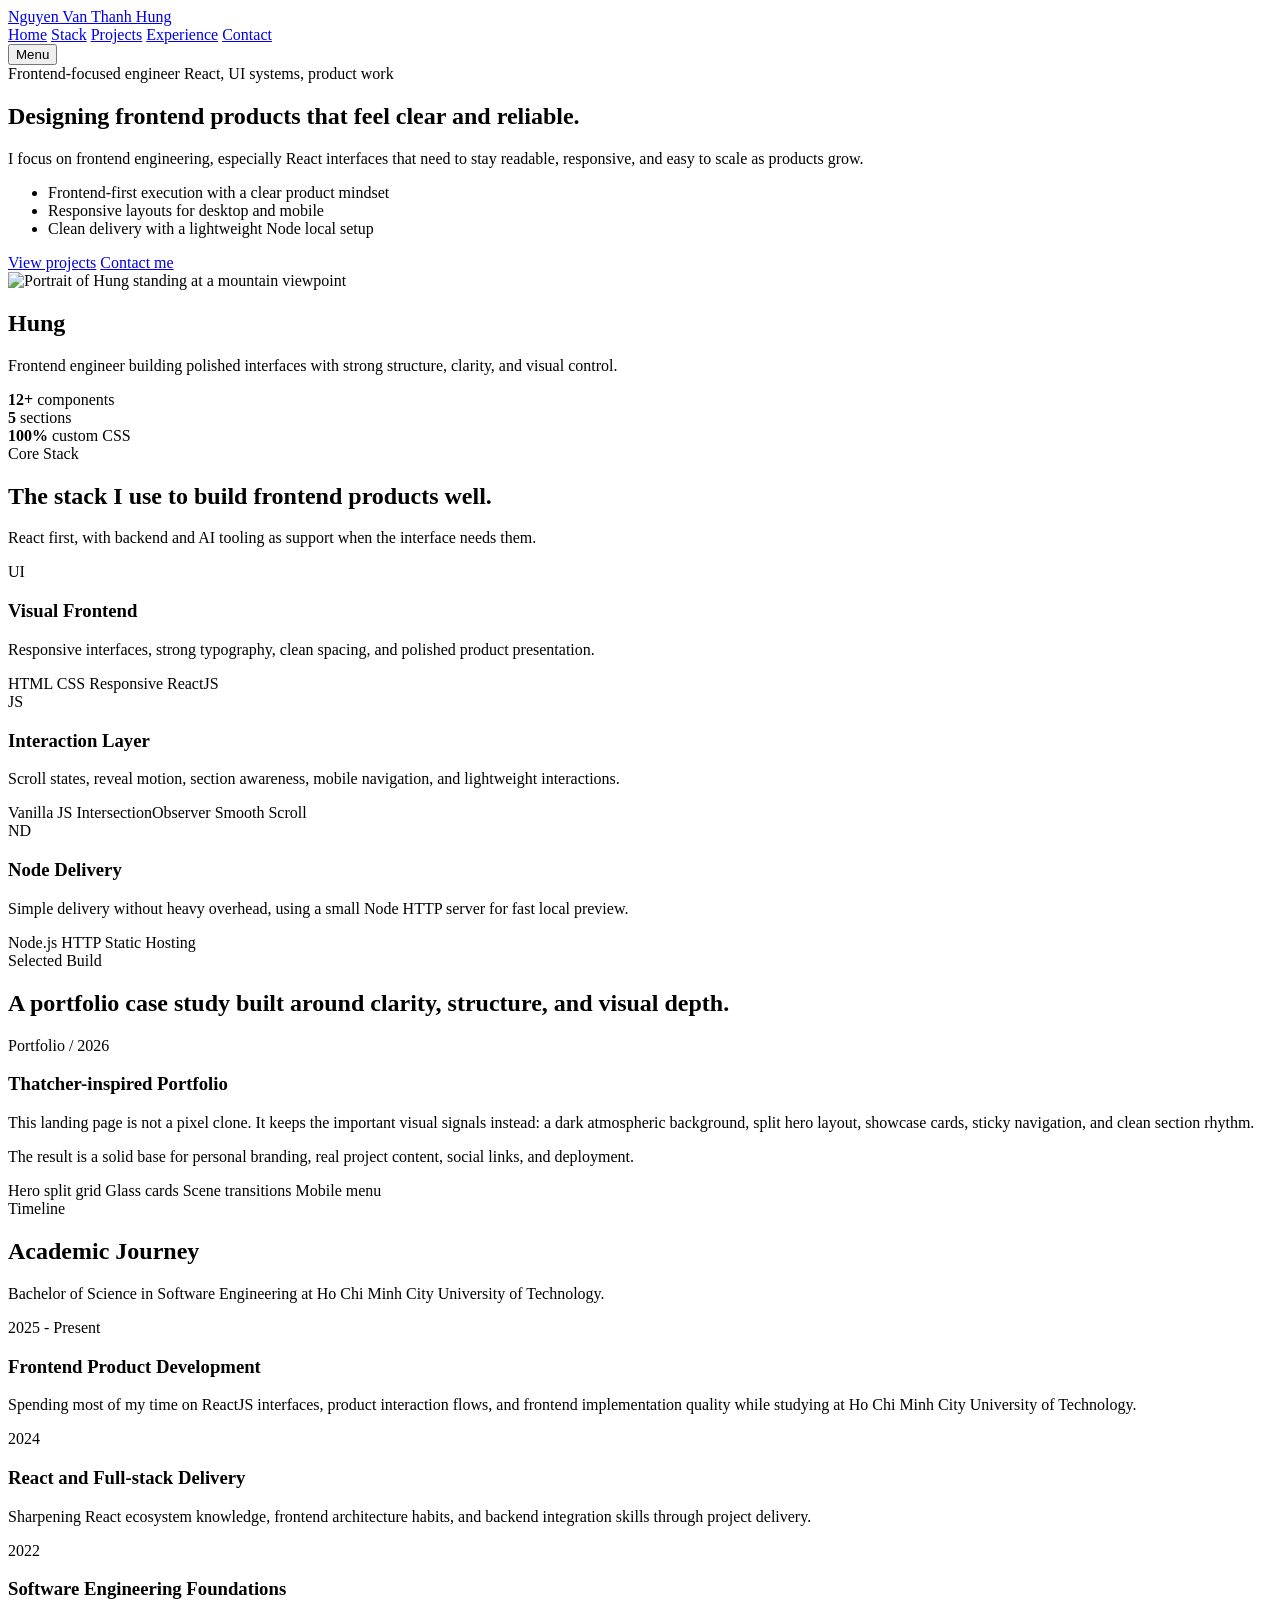
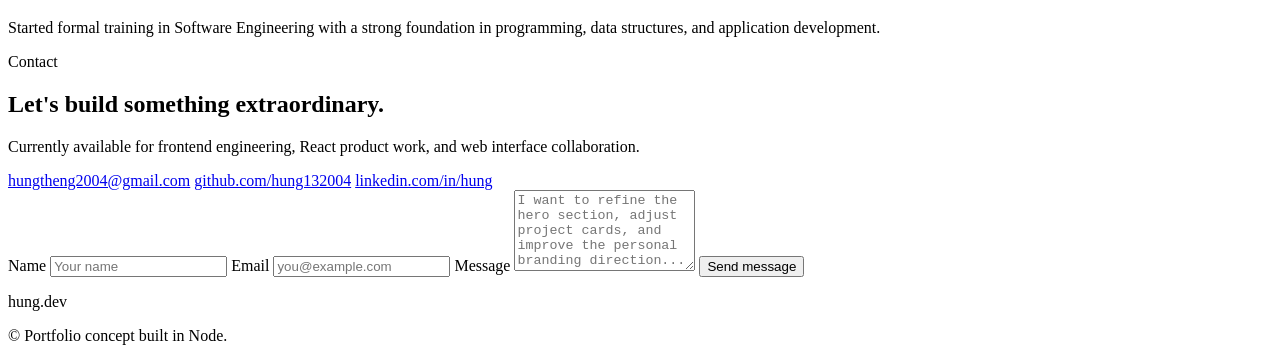
==== src/site/index.html @ 90be76e2 "Initial portfolio site" ====
<!DOCTYPE html>
<html lang="en">
  <head>
    <meta charset="UTF-8" />
    <meta name="viewport" content="width=device-width, initial-scale=1.0" />
    <meta
      name="description"
      content="Hung.dev portfolio concept inspired by thatcherdev.id.vn with a dark editorial landing page, featured work, stack, timeline, and contact."
    />
    <title>Hung.dev | Frontend Portfolio</title>
    <link rel="stylesheet" href="/styles.css" />
  </head>
  <body>
    <div class="scroll-progress">
      <span class="scroll-progress__bar"></span>
    </div>

    <div class="scene-backdrop" aria-hidden="true">
      <div class="scene-backdrop__layer scene-backdrop__layer--hero"></div>
      <div class="scene-backdrop__layer scene-backdrop__layer--stack"></div>
      <div class="scene-backdrop__layer scene-backdrop__layer--projects"></div>
      <div class="scene-backdrop__layer scene-backdrop__layer--journey"></div>
      <div class="scene-backdrop__layer scene-backdrop__layer--contact"></div>
    </div>

    <div class="page-shell" data-scene-active="hero">
      <header class="site-header">
        <div class="site-header__inner">
          <a class="site-header__brand" href="#hero">Nguyen Van Thanh Hung</a>
          <nav class="site-header__links" aria-label="Primary">
            <a class="site-header__link" href="#hero">Home</a>
            <a class="site-header__link" href="#tech">Stack</a>
            <a class="site-header__link" href="#projects">Projects</a>
            <a class="site-header__link" href="#journey">Experience</a>
            <a class="site-header__link" href="#contact">Contact</a>
          </nav>
          <button class="site-header__mobile-toggle" type="button" aria-expanded="false" aria-controls="mobile-nav">
            Menu
          </button>
        </div>
        <div class="site-header__mobile-panel" id="mobile-nav" hidden>
          <a class="site-header__link" href="#hero">Home</a>
          <a class="site-header__link" href="#tech">Stack</a>
          <a class="site-header__link" href="#projects">Projects</a>
          <a class="site-header__link" href="#journey">Experience</a>
          <a class="site-header__link" href="#contact">Contact</a>
        </div>
      </header>

      <main class="page-content">
        <section class="hero-section scene-section" id="hero" data-scene="hero">
          <div class="hero-grid">
            <div class="hero-copy reveal">
              <div class="hero-meta">
                <span>Frontend-focused engineer</span>
                <span class="hero-meta__dot"></span>
                <span>React, UI systems, product work</span>
              </div>
              <h1 class="hero-title">
                Designing frontend
                products that feel
                clear and reliable.
              </h1>
              <p class="hero-summary">
                I focus on frontend engineering, especially React interfaces that need to stay readable, responsive,
                and easy to scale as products grow.
              </p>
              <ul class="hero-points">
                <li>Frontend-first execution with a clear product mindset</li>
                <li>Responsive layouts for desktop and mobile</li>
                <li>Clean delivery with a lightweight Node local setup</li>
              </ul>
              <div class="button-row">
                <a class="button-link button-link--primary" href="#projects">View projects</a>
                <a class="button-link button-link--secondary" href="#contact">Contact me</a>
              </div>
            </div>

            <div class="hero-visual reveal">
              <article class="portrait-card">
                <div class="portrait-card__glow"></div>
                <div class="portrait-card__screen">
                  <img class="portrait-card__image" src="./assets/profile.png" alt="Portrait of Hung standing at a mountain viewpoint" />
                  <div class="portrait-card__overlay">
                    <div class="portrait-card__chip"></div>
                    <h2>Hung</h2>
                    <p>Frontend engineer building polished interfaces with strong structure, clarity, and visual control.</p>
                    <div class="portrait-card__stats">
                      <div>
                        <strong>12+</strong>
                        <span>components</span>
                      </div>
                      <div>
                        <strong>5</strong>
                        <span>sections</span>
                      </div>
                      <div>
                        <strong>100%</strong>
                        <span>custom CSS</span>
                      </div>
                    </div>
                  </div>
                </div>
              </article>
            </div>
          </div>
        </section>

        <section class="page-section scene-section" id="tech" data-scene="stack">
          <div class="section-heading reveal">
            <span class="section-heading__eyebrow">Core Stack</span>
            <h2 class="section-heading__title">The stack I use to build frontend products well.</h2>
            <p class="section-heading__description">
              React first, with backend and AI tooling as support when the interface needs them.
            </p>
          </div>

          <div class="skills-grid">
            <article class="skill-card reveal">
              <div class="skill-card__head">
                <span class="skill-card__icon">UI</span>
                <div>
                  <h3>Visual Frontend</h3>
                  <p>Responsive interfaces, strong typography, clean spacing, and polished product presentation.</p>
                </div>
              </div>
              <div class="chip-list">
                <span class="chip">HTML</span>
                <span class="chip">CSS</span>
                <span class="chip">Responsive</span>
                <span class="chip">ReactJS</span>
              </div>
            </article>

            <article class="skill-card reveal">
              <div class="skill-card__head">
                <span class="skill-card__icon">JS</span>
                <div>
                  <h3>Interaction Layer</h3>
                  <p>Scroll states, reveal motion, section awareness, mobile navigation, and lightweight interactions.</p>
                </div>
              </div>
              <div class="chip-list">
                <span class="chip">Vanilla JS</span>
                <span class="chip">IntersectionObserver</span>
                <span class="chip">Smooth Scroll</span>
              </div>
            </article>

            <article class="skill-card reveal">
              <div class="skill-card__head">
                <span class="skill-card__icon">ND</span>
                <div>
                  <h3>Node Delivery</h3>
                  <p>Simple delivery without heavy overhead, using a small Node HTTP server for fast local preview.</p>
                </div>
              </div>
              <div class="chip-list">
                <span class="chip">Node.js</span>
                <span class="chip">HTTP</span>
                <span class="chip">Static Hosting</span>
              </div>
            </article>
          </div>
        </section>

        <section class="page-section scene-section" id="projects" data-scene="projects">
          <div class="section-heading reveal">
            <span class="section-heading__eyebrow">Selected Build</span>
            <h2 class="section-heading__title">A portfolio case study built around clarity, structure, and visual depth.</h2>
          </div>

          <article class="featured-project reveal">
            <div class="featured-project__content">
              <span class="featured-project__badge">Portfolio / 2026</span>
              <h3 class="featured-project__title">Thatcher-inspired Portfolio</h3>
              <p class="featured-project__description">
                This landing page is not a pixel clone. It keeps the important visual signals instead: a dark
                atmospheric background, split hero layout, showcase cards, sticky navigation, and clean section rhythm.
              </p>
              <p class="featured-project__result">
                The result is a solid base for personal branding, real project content, social links, and deployment.
              </p>
              <div class="chip-list">
                <span class="chip">Hero split grid</span>
                <span class="chip">Glass cards</span>
                <span class="chip">Scene transitions</span>
                <span class="chip">Mobile menu</span>
              </div>
            </div>

            <div class="featured-project__visual">
              <div class="project-window">
                <div class="project-window__toolbar">
                  <span></span><span></span><span></span>
                </div>
                <div class="project-window__body">
                  <div class="project-window__panel project-window__panel--large"></div>
                  <div class="project-window__grid">
                    <div class="project-window__panel"></div>
                    <div class="project-window__panel"></div>
                    <div class="project-window__panel"></div>
                  </div>
                </div>
              </div>
            </div>
          </article>
        </section>

        <section class="page-section scene-section" id="journey" data-scene="journey">
          <div class="section-heading reveal">
            <span class="section-heading__eyebrow">Timeline</span>
            <h2 class="section-heading__title">Academic Journey</h2>
            <p class="section-heading__description">
              Bachelor of Science in Software Engineering at Ho Chi Minh City University of Technology.
            </p>
          </div>
          <div class="timeline-list">
            <article class="timeline-card reveal">
              <div class="timeline-card__marker" aria-hidden="true"></div>
              <div class="timeline-card__content">
                <span class="timeline-card__year">2025 - Present</span>
                <h3>Frontend Product Development</h3>
                <p>Spending most of my time on ReactJS interfaces, product interaction flows, and frontend implementation quality while studying at Ho Chi Minh City University of Technology.</p>
              </div>
            </article>
            <article class="timeline-card reveal">
              <div class="timeline-card__marker" aria-hidden="true"></div>
              <div class="timeline-card__content">
                <span class="timeline-card__year">2024</span>
                <h3>React and Full-stack Delivery</h3>
                <p>Sharpening React ecosystem knowledge, frontend architecture habits, and backend integration skills through project delivery.</p>
              </div>
            </article>
            <article class="timeline-card reveal">
              <div class="timeline-card__marker" aria-hidden="true"></div>
              <div class="timeline-card__content">
                <span class="timeline-card__year">2022</span>
                <h3>Software Engineering Foundations</h3>
                <p>Started formal training in Software Engineering with a strong foundation in programming, data structures, and application development.</p>
              </div>
            </article>
          </div>
        </section>

        <section class="page-section scene-section" id="contact" data-scene="contact">
          <div class="contact-grid">
            <div class="contact-copy reveal">
              <span class="section-heading__eyebrow">Contact</span>
              <h2 class="contact-copy__title">Let's build something extraordinary.</h2>
              <p class="section-heading__description">
                Currently available for frontend engineering, React product work, and web interface collaboration.
              </p>
              <div class="contact-stack">
                <a href="mailto:hungtheng2004@gmail.com">hungtheng2004@gmail.com</a>
                <a href="https://github.com/" target="_blank" rel="noreferrer">github.com/hung132004</a>
                <a href="https://www.linkedin.com/" target="_blank" rel="noreferrer">linkedin.com/in/hung</a>
              </div>
            </div>

            <form class="contact-form-card reveal" id="contact-form">
              <label class="form-field">
                <span>Name</span>
                <input type="text" name="name" placeholder="Your name" required />
              </label>
              <label class="form-field">
                <span>Email</span>
                <input type="email" name="email" placeholder="you@example.com" required />
              </label>
              <label class="form-field">
                <span>Message</span>
                <textarea name="message" rows="5" placeholder="I want to refine the hero section, adjust project cards, and improve the personal branding direction..." required></textarea>
              </label>
              <button class="button-link button-link--primary" type="submit">Send message</button>
            </form>
          </div>
        </section>
      </main>

      <footer class="site-footer">
        <div class="site-footer__inner">
          <p class="site-footer__brand">hung.dev</p>
          <p class="site-footer__copy">&copy; <span id="year"></span> Portfolio concept built in Node.</p>
        </div>
      </footer>
    </div>

    <script src="/app.js"></script>
  </body>
</html>
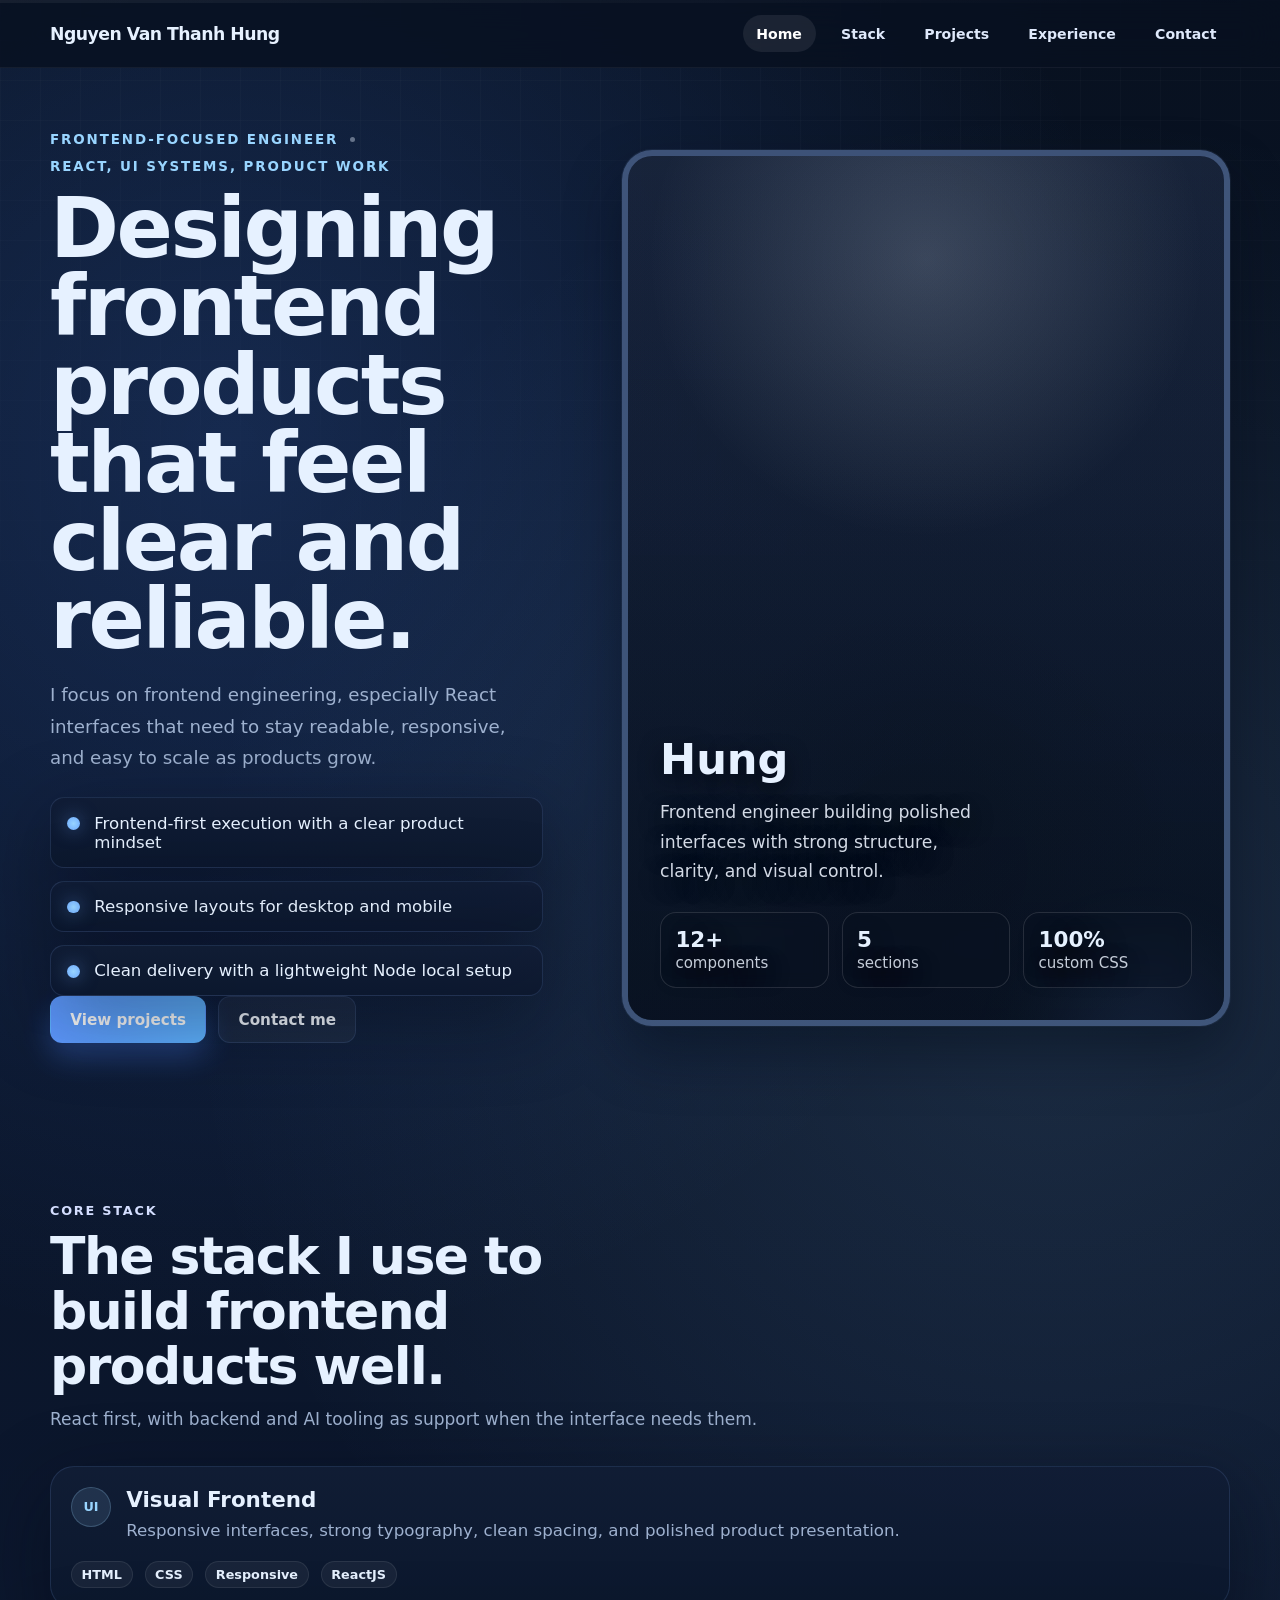
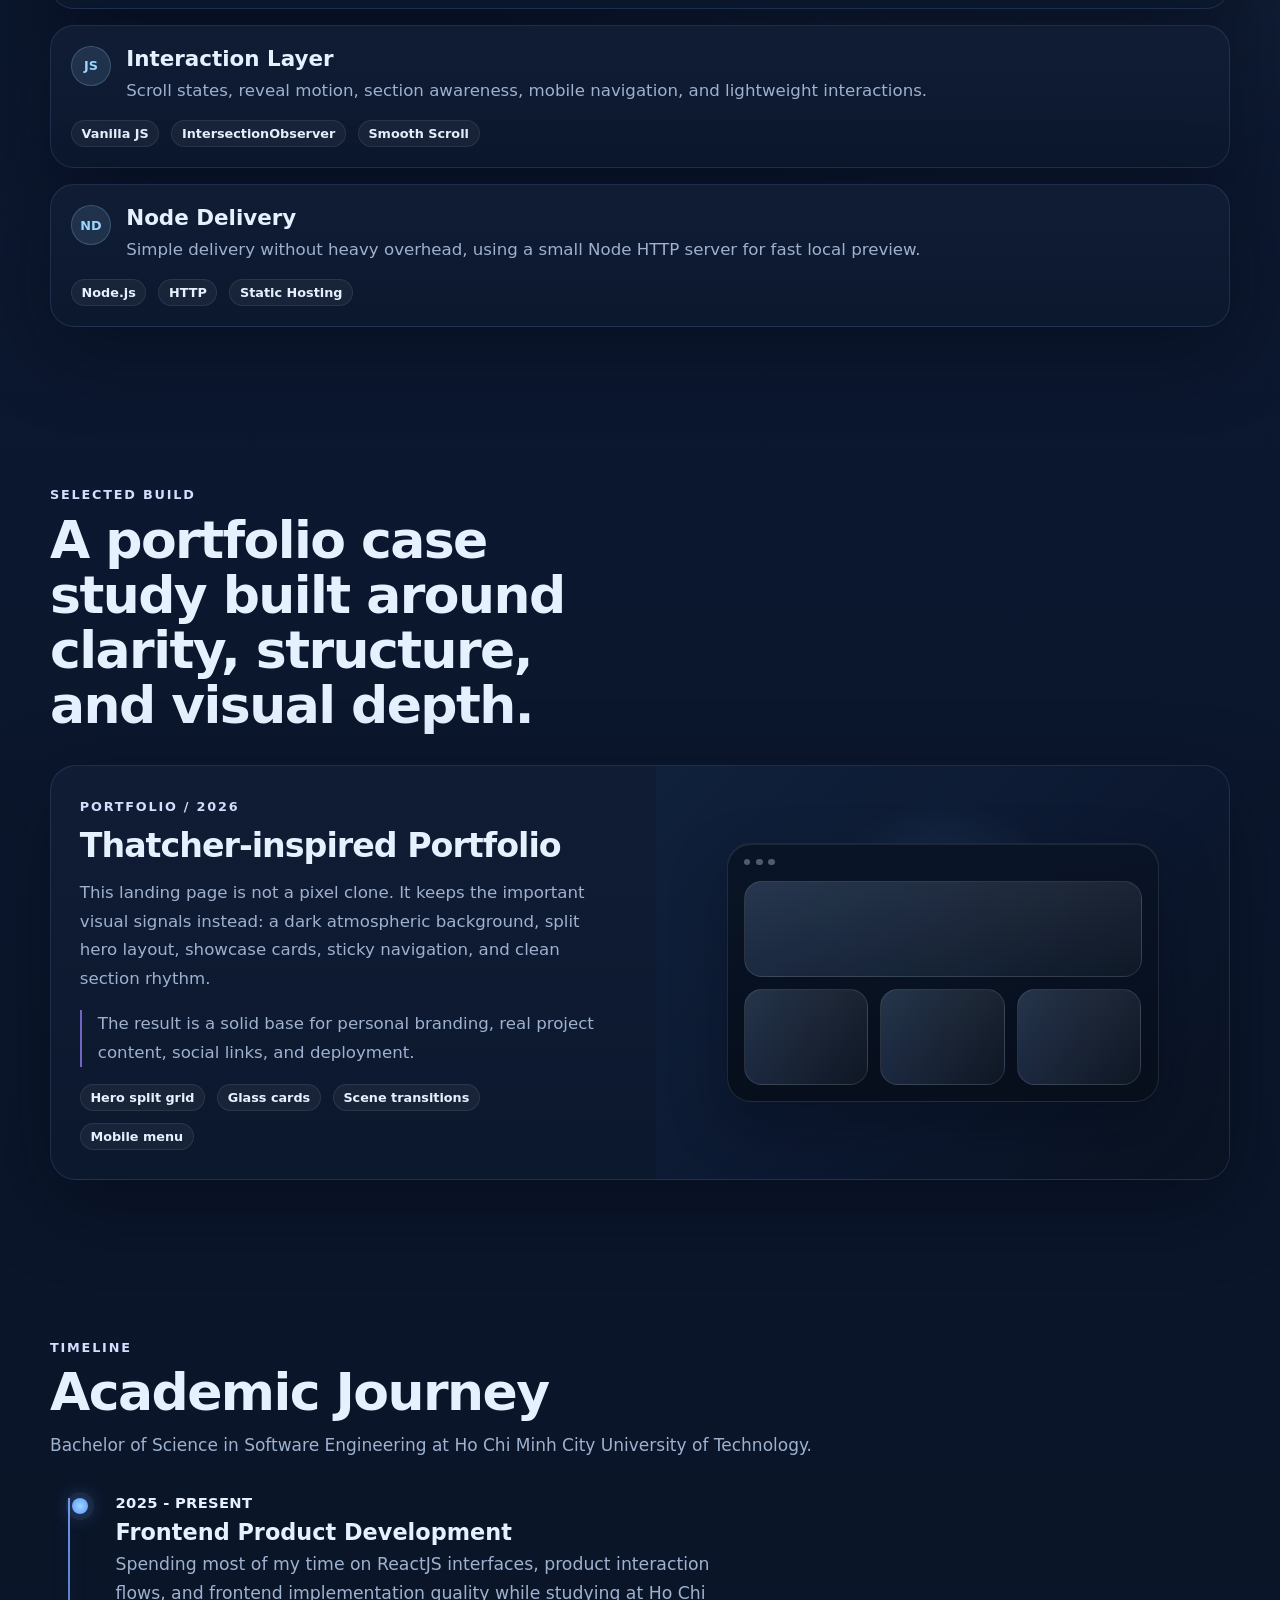
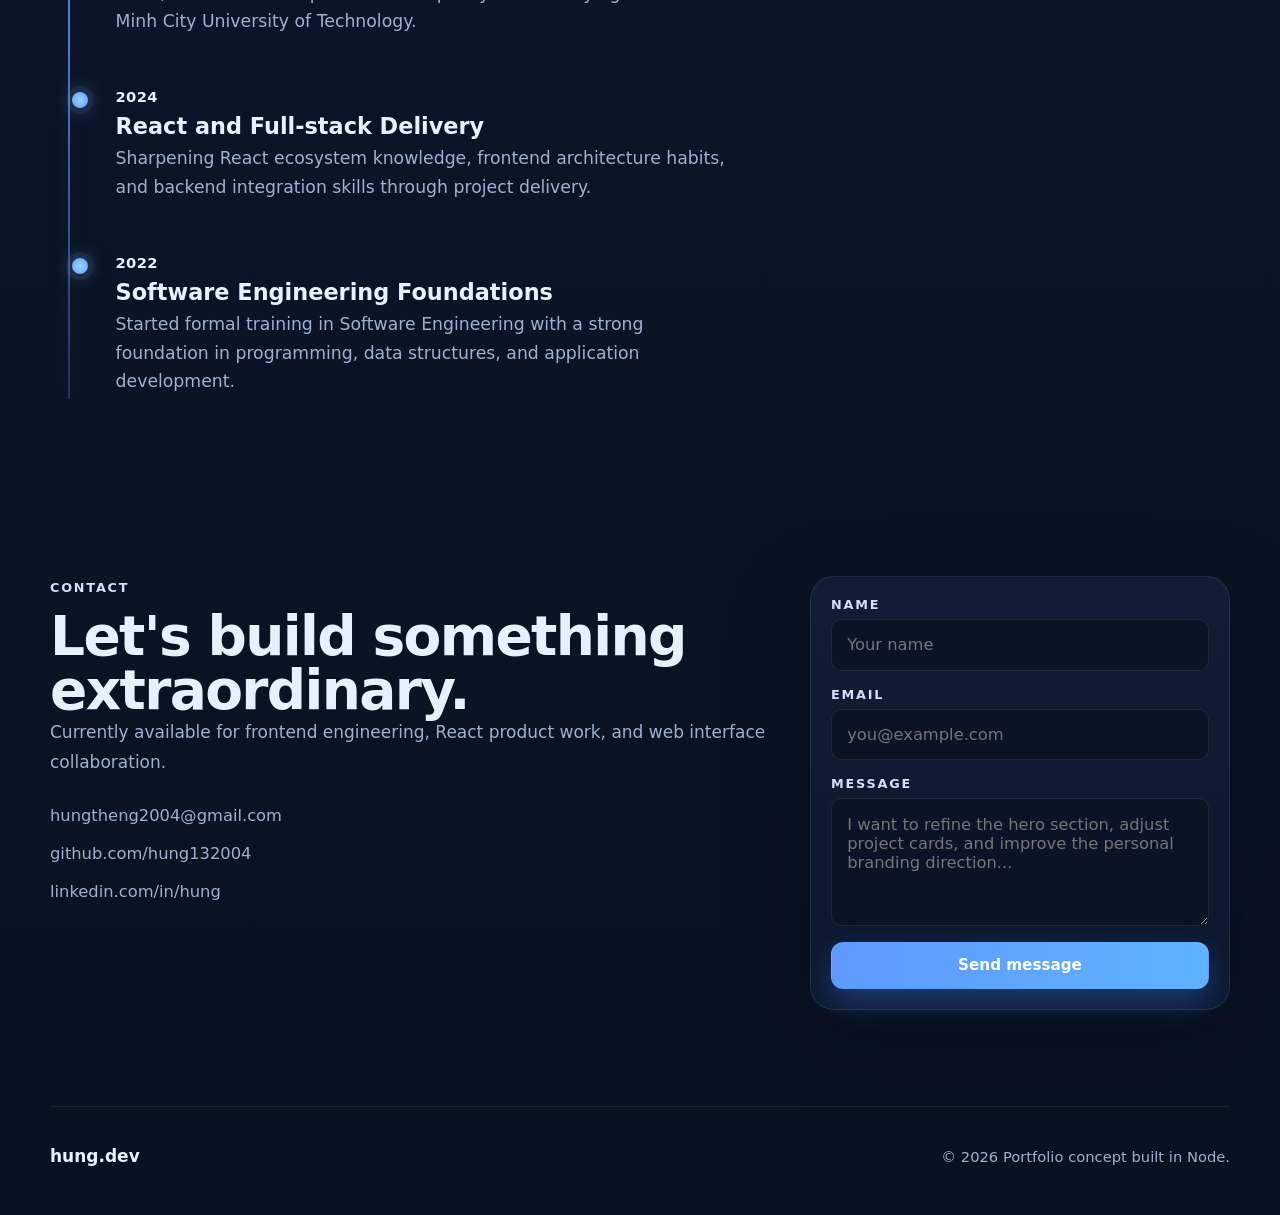
==== commit 8a7c6dcb: "Update index.html" ====
--- a/src/site/index.html
+++ b/src/site/index.html
@@ -80,7 +80,7 @@
               <article class="portrait-card">
                 <div class="portrait-card__glow"></div>
                 <div class="portrait-card__screen">
-                  <img class="portrait-card__image" src="./assets/profile.png" alt="Portrait of Hung standing at a mountain viewpoint" />
+                  <img class="portrait-card__image" src="profile.png" alt="Portrait of Hung standing at a mountain viewpoint" />
                   <div class="portrait-card__overlay">
                     <div class="portrait-card__chip"></div>
                     <h2>Hung</h2>
--- a/styles.css
+++ b/styles.css
@@ -0,0 +1,716 @@
+:root {
+  color-scheme: dark;
+  --bg: #091221;
+  --surface: rgba(17, 29, 53, 0.9);
+  --line: rgba(138, 176, 255, 0.14);
+  --text: #e6f1ff;
+  --muted: #9eb1cf;
+  --primary: #6da9ff;
+  --secondary: #99d5ff;
+  --shadow: 0 24px 80px rgba(2, 8, 20, 0.45);
+  --container: min(1180px, calc(100vw - 2rem));
+}
+
+* {
+  box-sizing: border-box;
+}
+
+html {
+  scroll-behavior: smooth;
+}
+
+body {
+  margin: 0;
+  min-width: 320px;
+  color: var(--text);
+  font-family: "Segoe UI", Inter, system-ui, sans-serif;
+  font-size: 17px;
+  background:
+    radial-gradient(circle at 18% 10%, rgba(74, 135, 255, 0.2), transparent 22%),
+    radial-gradient(circle at 82% 22%, rgba(153, 213, 255, 0.12), transparent 24%),
+    linear-gradient(180deg, #081120 0%, #0c1830 42%, #091221 100%);
+}
+
+body::before {
+  content: "";
+  position: fixed;
+  inset: 0;
+  pointer-events: none;
+  background-image:
+    linear-gradient(rgba(255, 255, 255, 0.03) 1px, transparent 1px),
+    linear-gradient(90deg, rgba(255, 255, 255, 0.03) 1px, transparent 1px);
+  background-size: 40px 40px;
+  mask-image: linear-gradient(rgba(0, 0, 0, 0.7), transparent 85%);
+}
+
+a {
+  color: inherit;
+  text-decoration: none;
+}
+
+button,
+input,
+textarea {
+  font: inherit;
+}
+
+.page-shell {
+  position: relative;
+}
+
+.scene-backdrop {
+  position: fixed;
+  inset: 0;
+  pointer-events: none;
+}
+
+.scene-backdrop__layer {
+  position: absolute;
+  inset: 0;
+  opacity: 0;
+  transition: opacity 0.6s ease;
+}
+
+.scene-backdrop__layer--hero { background: radial-gradient(circle at 15% 22%, rgba(108, 167, 255, 0.18), transparent 26%); }
+.scene-backdrop__layer--stack { background: radial-gradient(circle at 78% 30%, rgba(123, 162, 255, 0.15), transparent 24%); }
+.scene-backdrop__layer--projects { background: radial-gradient(circle at 72% 38%, rgba(104, 176, 255, 0.16), transparent 24%); }
+.scene-backdrop__layer--journey { background: radial-gradient(circle at 24% 42%, rgba(153, 200, 255, 0.12), transparent 24%); }
+.scene-backdrop__layer--contact { background: radial-gradient(circle at 50% 30%, rgba(153, 213, 255, 0.14), transparent 28%); }
+
+.page-shell[data-scene-active="hero"] .scene-backdrop__layer--hero,
+.page-shell[data-scene-active="stack"] .scene-backdrop__layer--stack,
+.page-shell[data-scene-active="projects"] .scene-backdrop__layer--projects,
+.page-shell[data-scene-active="journey"] .scene-backdrop__layer--journey,
+.page-shell[data-scene-active="contact"] .scene-backdrop__layer--contact {
+  opacity: 1;
+}
+
+.scroll-progress {
+  position: fixed;
+  top: 0;
+  left: 0;
+  z-index: 80;
+  width: 100%;
+  height: 3px;
+  background: linear-gradient(90deg, rgba(255, 255, 255, 0.06), transparent);
+}
+
+.scroll-progress__bar {
+  display: block;
+  width: 100%;
+  height: 100%;
+  transform-origin: 0 50%;
+  transform: scaleX(0);
+  background: linear-gradient(90deg, #6da9ff, #99d5ff, rgba(255, 255, 255, 0.86));
+  box-shadow: 0 0 18px rgba(109, 169, 255, 0.44);
+}
+
+.site-header {
+  position: sticky;
+  top: 0;
+  z-index: 50;
+  backdrop-filter: blur(18px);
+  background: rgba(8, 17, 32, 0.82);
+  border-bottom: 1px solid rgba(255, 255, 255, 0.05);
+}
+
+.site-header__inner,
+.site-footer__inner,
+.hero-section,
+.page-section {
+  width: var(--container);
+  margin: 0 auto;
+}
+
+.site-header__inner {
+  min-height: 4.2rem;
+  display: flex;
+  align-items: center;
+  justify-content: space-between;
+  gap: 1rem;
+}
+
+.site-header__brand,
+.hero-title,
+.section-heading__title,
+.featured-project__title,
+.contact-copy__title {
+  font-family: "Segoe UI", Inter, system-ui, sans-serif;
+  letter-spacing: -0.03em;
+}
+
+.site-header__brand { font-size: 1.08rem; font-weight: 700; }
+.site-header__links,
+.button-row,
+.chip-list,
+.hero-meta { display: flex; flex-wrap: wrap; gap: 0.75rem; }
+
+.site-header__link {
+  font-size: 0.88rem;
+  font-weight: 700;
+  color: #dfe9fb;
+  padding: 0.65rem 0.85rem;
+  border-radius: 999px;
+  transition: background-color 0.18s ease, color 0.18s ease;
+}
+
+.site-header__link:hover,
+.site-header__link.is-active {
+  background: rgba(255, 255, 255, 0.08);
+  color: #fff;
+}
+
+.site-header__mobile-toggle,
+.site-header__mobile-panel {
+  display: none;
+}
+
+.hero-section {
+  display: flex;
+  align-items: center;
+  min-height: calc(100vh - 4.2rem);
+  padding: 4rem 0 5rem;
+}
+
+.hero-grid,
+.featured-project,
+.contact-grid {
+  display: grid;
+  gap: 2rem;
+}
+
+.hero-grid {
+  grid-template-columns: minmax(0, 0.84fr) minmax(625px, 1.16fr);
+  align-items: center;
+  gap: 0.45rem;
+}
+
+.hero-meta {
+  align-items: center;
+  color: var(--secondary);
+  text-transform: uppercase;
+  letter-spacing: 0.14em;
+  font-size: 0.84rem;
+  font-weight: 800;
+}
+
+.hero-meta__dot {
+  width: 0.3rem;
+  height: 0.3rem;
+  border-radius: 999px;
+  background: rgba(230, 241, 255, 0.4);
+}
+
+.hero-title {
+  margin: 1rem 0 0;
+  font-size: clamp(3.1rem, 6.5vw, 5.45rem);
+  line-height: 0.94;
+}
+
+.hero-title span { display: block; }
+
+.hero-summary,
+.section-heading__description,
+.featured-project__description,
+.featured-project__result,
+.timeline-card p,
+.contact-stack a {
+  color: var(--muted);
+  line-height: 1.72;
+}
+
+.hero-summary {
+  max-width: 38rem;
+  margin-top: 1.25rem;
+  font-size: 1.14rem;
+}
+
+.hero-points {
+  margin: 1.5rem 0 0;
+  padding: 0;
+  list-style: none;
+  display: grid;
+  gap: 0.8rem;
+}
+
+.hero-points li,
+.timeline-card,
+.skill-card,
+.featured-project,
+.contact-form-card,
+.portrait-card {
+  border: 1px solid var(--line);
+  box-shadow: var(--shadow);
+  background: linear-gradient(180deg, rgba(17, 29, 53, 0.95), rgba(12, 24, 46, 0.95));
+}
+
+.hero-points li {
+  border-radius: 14px;
+  padding: 0.95rem 1rem 0.95rem 2.7rem;
+  position: relative;
+  font-size: 1.04rem;
+}
+
+.hero-points li::before {
+  content: "";
+  position: absolute;
+  top: 1.18rem;
+  left: 1rem;
+  width: 0.8rem;
+  height: 0.8rem;
+  border-radius: 999px;
+  background: radial-gradient(circle, #99d5ff, #6da9ff);
+  box-shadow: 0 0 18px rgba(109, 169, 255, 0.5);
+}
+
+.button-link {
+  display: inline-flex;
+  align-items: center;
+  justify-content: center;
+  min-height: 2.9rem;
+  padding: 0.85rem 1.2rem;
+  border-radius: 12px;
+  font-size: 0.95rem;
+  font-weight: 800;
+  border: 1px solid transparent;
+  transition: transform 0.2s ease, background-color 0.18s ease, border-color 0.18s ease;
+}
+
+.button-link:hover { transform: translateY(-2px); }
+.button-link--primary { color: #fff; background: linear-gradient(90deg, #5e99ff 0%, #5fb3ff 100%); box-shadow: 0 14px 30px rgba(74, 135, 255, 0.32); }
+.button-link--secondary { color: #f3f8ff; background: rgba(255, 255, 255, 0.05); border-color: var(--line); }
+
+.portrait-card {
+  position: relative;
+  width: min(100%, 38rem);
+  margin-left: auto;
+  border-radius: 30px;
+  overflow: hidden;
+  min-height: 54rem;
+  border: 6px solid rgba(102, 132, 180, 0.55);
+  box-shadow:
+    0 28px 56px rgba(3, 9, 21, 0.42),
+    0 0 0 1px rgba(168, 198, 255, 0.08);
+}
+
+.portrait-card__glow {
+  position: absolute;
+  inset: auto -10% -20% auto;
+  width: 18rem;
+  height: 18rem;
+  border-radius: 999px;
+  filter: blur(24px);
+  background: radial-gradient(circle, rgba(109, 169, 255, 0.28), transparent 66%);
+}
+
+.portrait-card__screen {
+  position: relative;
+  height: 100%;
+  min-height: 54rem;
+  background: linear-gradient(180deg, rgba(255, 255, 255, 0.03), rgba(9, 18, 33, 0.06));
+}
+
+.portrait-card__image {
+  display: block;
+  width: 100%;
+  height: 100%;
+  min-height: 54rem;
+  object-fit: cover;
+  object-position: center 31.5%;
+  transform: scale(1.24);
+  transform-origin: center center;
+  filter: brightness(1.18) saturate(1.08) contrast(1.01);
+}
+
+.portrait-card__overlay {
+  position: absolute;
+  inset: 0;
+  padding: 2rem;
+  display: flex;
+  flex-direction: column;
+  justify-content: flex-end;
+  background:
+    linear-gradient(180deg, rgba(7, 14, 25, 0.01) 0%, rgba(7, 14, 25, 0.06) 38%, rgba(7, 14, 25, 0.56) 100%),
+    radial-gradient(circle at 50% 82%, rgba(6, 13, 24, 0.34), transparent 34%),
+    radial-gradient(circle at 50% 12%, rgba(230, 242, 255, 0.18), transparent 34%);
+}
+
+.portrait-card__chip,
+.featured-project__badge,
+.timeline-card__year,
+.section-heading__eyebrow,
+.form-field span {
+  color: #d4deff;
+  text-transform: uppercase;
+  letter-spacing: 0.14em;
+  font-size: 0.8rem;
+  font-weight: 800;
+}
+
+.portrait-card__overlay h2 { margin: 0.8rem 0 0; font-size: 2.7rem; }
+.portrait-card__overlay h2,
+.portrait-card__overlay p,
+.portrait-card__stats strong,
+.portrait-card__stats span,
+.portrait-card__chip {
+  text-shadow: 0 8px 22px rgba(3, 8, 18, 0.8);
+}
+
+.portrait-card__overlay p { margin: 0.9rem 0 0; max-width: 20rem; color: rgba(234, 241, 252, 0.9); line-height: 1.7; font-size: 1.08rem; }
+
+.portrait-card__stats {
+  margin-top: 1.6rem;
+  display: grid;
+  grid-template-columns: repeat(3, minmax(0, 1fr));
+  gap: 0.8rem;
+}
+
+.portrait-card__stats div {
+  padding: 0.9rem;
+  border-radius: 16px;
+  background: rgba(10, 18, 32, 0.34);
+  border: 1px solid rgba(255, 255, 255, 0.12);
+  backdrop-filter: blur(8px);
+}
+
+.portrait-card__stats strong { display: block; font-size: 1.34rem; }
+.portrait-card__stats span { color: rgba(228, 236, 248, 0.86); font-size: 0.94rem; }
+
+.page-section { padding: 5rem 0; }
+.section-heading { display: grid; gap: 0.65rem; margin-bottom: 2rem; }
+.section-heading__eyebrow,
+.section-heading__title,
+.section-heading__description { margin: 0; }
+.section-heading__title { max-width: 15ch; font-size: clamp(2.2rem, 4.3vw, 3.25rem); line-height: 1.06; }
+
+.skills-grid,
+.timeline-list {
+  display: grid;
+  gap: 1rem;
+}
+
+.skill-card,
+.timeline-card,
+.contact-form-card {
+  border-radius: 24px;
+  padding: 1.25rem;
+}
+
+.skill-card { display: grid; gap: 1rem; }
+
+.skill-card__head {
+  display: grid;
+  grid-template-columns: auto 1fr;
+  gap: 0.95rem;
+}
+
+.skill-card__icon {
+  width: 2.5rem;
+  height: 2.5rem;
+  display: grid;
+  place-items: center;
+  border-radius: 999px;
+  color: var(--secondary);
+  background: rgba(153, 213, 255, 0.12);
+  border: 1px solid rgba(153, 213, 255, 0.22);
+  font-size: 0.8rem;
+  font-weight: 800;
+}
+
+.skill-card h3,
+.timeline-card h3,
+.featured-project__title { margin: 0; }
+
+.skill-card h3,
+.timeline-card h3 { font-size: 1.34rem; }
+
+.skill-card p { margin: 0.35rem 0 0; color: var(--muted); line-height: 1.65; font-size: 1.04rem; }
+
+.chip {
+  display: inline-flex;
+  align-items: center;
+  min-height: 1.7rem;
+  padding: 0.3rem 0.6rem;
+  border-radius: 999px;
+  border: 1px solid rgba(255, 255, 255, 0.08);
+  background: rgba(255, 255, 255, 0.05);
+  font-size: 0.8rem;
+  font-weight: 700;
+}
+
+.featured-project {
+  grid-template-columns: minmax(0, 1fr) minmax(280px, 1fr);
+  border-radius: 26px;
+  overflow: hidden;
+}
+
+.featured-project__content,
+.featured-project__visual {
+  padding: 1.8rem;
+}
+
+.featured-project__title {
+  margin-top: 0.8rem;
+  font-size: 2.08rem;
+  line-height: 1.08;
+}
+
+.featured-project__description { margin-top: 0.95rem; max-width: 32rem; font-size: 1.04rem; }
+.featured-project__result { margin-top: 0.95rem; padding-left: 1rem; border-left: 2px solid rgba(154, 134, 255, 0.7); font-size: 1.04rem; }
+
+.featured-project__visual {
+  display: grid;
+  place-items: center;
+  background:
+    radial-gradient(circle at 50% 40%, rgba(126, 192, 255, 0.18), transparent 35%),
+    linear-gradient(135deg, #10213c 0%, #0c1830 56%, #091221 100%);
+}
+
+.project-window {
+  width: 100%;
+  max-width: 27rem;
+  border-radius: 24px;
+  border: 1px solid rgba(255, 255, 255, 0.1);
+  background: linear-gradient(180deg, rgba(9, 20, 38, 0.96), rgba(7, 15, 28, 0.98));
+  box-shadow: inset 0 1px rgba(255, 255, 255, 0.08), 0 22px 54px rgba(2, 8, 20, 0.34);
+  overflow: hidden;
+}
+
+.project-window__toolbar { display: flex; gap: 0.35rem; padding: 0.9rem 1rem 0; }
+.project-window__toolbar span { width: 0.42rem; height: 0.42rem; border-radius: 999px; background: rgba(255, 255, 255, 0.3); }
+.project-window__body { padding: 1rem; }
+
+.project-window__panel,
+.project-window__panel--large {
+  border-radius: 18px;
+  border: 1px solid rgba(255, 255, 255, 0.1);
+  background:
+    linear-gradient(180deg, rgba(255, 255, 255, 0.08), rgba(255, 255, 255, 0.03)),
+    linear-gradient(90deg, rgba(109, 169, 255, 0.12), transparent);
+}
+
+.project-window__panel--large { min-height: 10rem; }
+
+.project-window__grid {
+  display: grid;
+  grid-template-columns: repeat(3, minmax(0, 1fr));
+  gap: 0.75rem;
+  margin-top: 0.75rem;
+}
+
+.project-window__panel { min-height: 6rem; }
+
+.timeline-list {
+  position: relative;
+  display: grid;
+  gap: 1.9rem;
+  padding-left: 0.8rem;
+}
+
+.timeline-list::before {
+  content: "";
+  position: absolute;
+  top: 0.35rem;
+  bottom: 1.05rem;
+  left: 1.1rem;
+  width: 2px;
+  background: linear-gradient(180deg, rgba(120, 163, 255, 0.9), rgba(120, 163, 255, 0.22));
+  box-shadow: 0 0 18px rgba(109, 169, 255, 0.18);
+}
+
+.timeline-card {
+  position: relative;
+  display: grid;
+  grid-template-columns: 2.2rem minmax(0, 1fr);
+  gap: 1.1rem;
+  padding: 0;
+  border: 0;
+  background: transparent;
+  box-shadow: none;
+  align-items: start;
+}
+
+.timeline-card__marker {
+  position: relative;
+  width: 1rem;
+  height: 1rem;
+  margin-top: 0.35rem;
+  justify-self: center;
+  border-radius: 999px;
+  background: radial-gradient(circle, #9fd5ff 0%, #77b4ff 55%, #6b8cff 100%);
+  box-shadow:
+    0 0 0 6px rgba(123, 170, 255, 0.08),
+    0 0 20px rgba(125, 178, 255, 0.48);
+  z-index: 1;
+}
+
+.timeline-card__content {
+  max-width: 42rem;
+  padding-bottom: 0.2rem;
+}
+
+.timeline-card__year {
+  display: inline-block;
+  margin-bottom: 0.5rem;
+  color: #e8f0ff;
+  font-size: 0.92rem;
+  letter-spacing: 0.02em;
+}
+
+.timeline-card h3 {
+  margin-top: 0;
+  font-size: 1.4rem;
+  line-height: 1.18;
+}
+
+.timeline-card p {
+  margin-top: 0.28rem;
+  max-width: 39rem;
+  font-size: 1.08rem;
+  line-height: 1.65;
+}
+
+.contact-grid {
+  grid-template-columns: minmax(0, 1fr) minmax(320px, 420px);
+  align-items: start;
+}
+
+.contact-copy__title { margin: 0.9rem 0 0; font-size: clamp(2.4rem, 4.3vw, 4.2rem); line-height: 0.98; }
+.contact-stack { margin-top: 1.6rem; display: grid; gap: 0.6rem; }
+.contact-stack a:hover { color: #fff; }
+.contact-form-card { display: grid; gap: 1rem; }
+.form-field { display: grid; gap: 0.45rem; }
+
+.contact-copy__text,
+.contact-stack a,
+.form-field input,
+.form-field textarea {
+  font-size: 1.02rem;
+}
+
+.form-field input,
+.form-field textarea {
+  width: 100%;
+  color: var(--text);
+  background: #0b1427;
+  border: 1px solid rgba(255, 255, 255, 0.08);
+  border-radius: 10px;
+  outline: none;
+  padding: 0.95rem;
+}
+
+.form-field input:focus,
+.form-field textarea:focus {
+  border-color: rgba(154, 134, 255, 0.7);
+  box-shadow: 0 0 0 3px rgba(154, 134, 255, 0.18);
+}
+
+.site-footer { padding: 1rem 0 2rem; }
+
+.site-footer__inner {
+  display: flex;
+  align-items: center;
+  justify-content: space-between;
+  gap: 1rem;
+  padding-top: 1.4rem;
+  border-top: 1px solid rgba(255, 255, 255, 0.08);
+}
+
+.site-footer__brand { font-weight: 700; }
+.site-footer__copy { margin: 0; color: var(--muted); font-size: 0.92rem; }
+
+.reveal {
+  opacity: 0;
+  transform: translateY(18px);
+  transition: opacity 0.8s ease, transform 0.8s ease;
+}
+
+.reveal.is-visible {
+  opacity: 1;
+  transform: translateY(0);
+}
+
+@media (max-width: 900px) {
+  .hero-section {
+    min-height: auto;
+    padding: 2rem 0 3.5rem;
+  }
+
+  .hero-grid,
+  .featured-project,
+  .contact-grid,
+  .timeline-list {
+    grid-template-columns: 1fr;
+  }
+
+  .hero-visual {
+    display: flex;
+    justify-content: center;
+  }
+
+  .site-header__links { display: none; }
+
+  .site-header__mobile-toggle {
+    display: inline-flex;
+    align-items: center;
+    justify-content: center;
+    min-width: 2.8rem;
+    min-height: 2.8rem;
+    border-radius: 12px;
+    border: 1px solid var(--line);
+    color: var(--text);
+    background: rgba(255, 255, 255, 0.05);
+  }
+
+  .site-header__mobile-panel {
+    width: var(--container);
+    margin: 0 auto 0.8rem;
+    padding: 0.8rem;
+    display: grid;
+    gap: 0.4rem;
+    border-radius: 18px;
+    border: 1px solid var(--line);
+    background: rgba(13, 24, 48, 0.96);
+    box-shadow: var(--shadow);
+  }
+
+  .site-header__mobile-panel[hidden] { display: none; }
+  .portrait-card,
+  .portrait-card__screen,
+  .portrait-card__image {
+    min-height: 28rem;
+  }
+
+  .portrait-card {
+    width: min(100%, 22rem);
+    margin-left: 0;
+  }
+
+  .portrait-card__image {
+    object-position: center 42%;
+    transform: scale(1.12);
+    filter: brightness(1.16) saturate(1.08) contrast(1.01);
+  }
+}
+
+@media (max-width: 640px) {
+  .site-header__inner { min-height: 3.8rem; }
+  .page-section,
+  .hero-section { padding-top: 3.2rem; padding-bottom: 3.2rem; }
+  .hero-title { font-size: clamp(2rem, 10vw, 2.9rem); }
+  .button-row { flex-direction: column; }
+  .button-link { width: 100%; }
+  .portrait-card__stats,
+  .project-window__grid { grid-template-columns: 1fr; }
+
+  .featured-project__content,
+  .featured-project__visual,
+  .timeline-card,
+  .skill-card,
+  .contact-form-card { padding: 1.2rem; }
+
+  .site-footer__inner {
+    flex-direction: column;
+    align-items: flex-start;
+  }
+}
